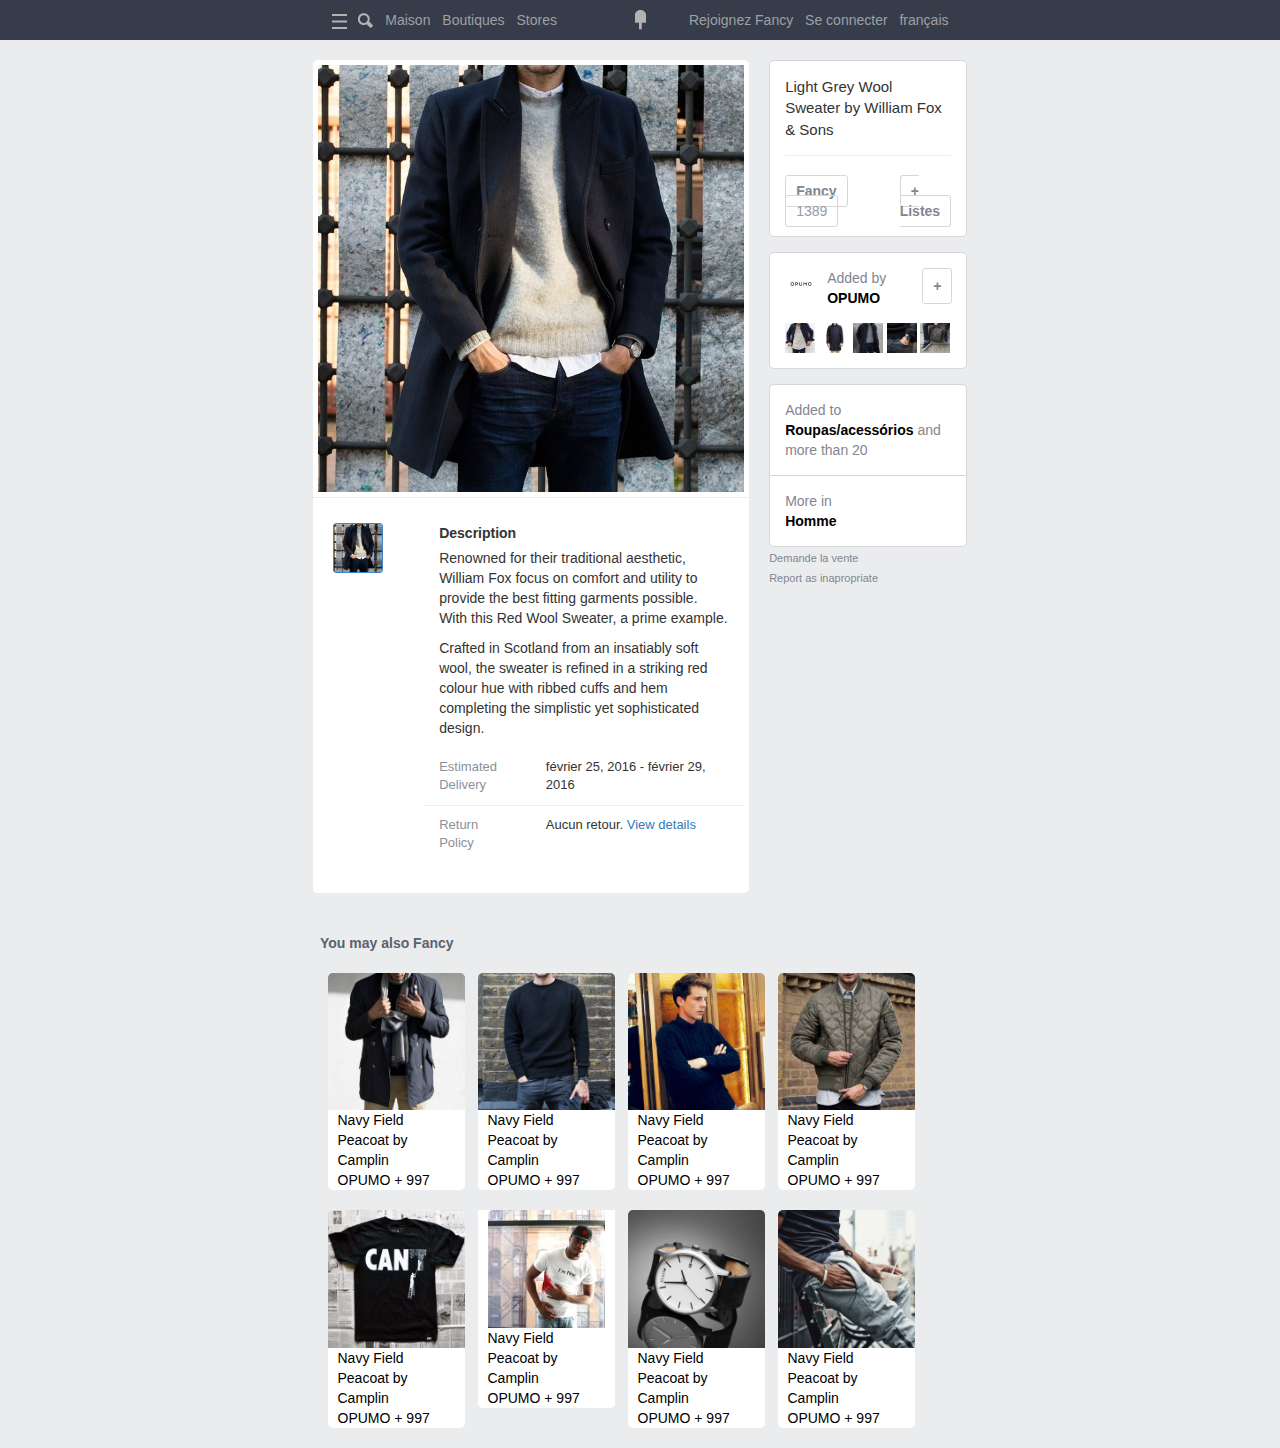
==== index.html @ c5d9050e "derniere version" ====
<!DOCTYPE html>
<html>
  <head>
    <meta charset="utf-8">
    <title>Fancy - Light Grey Wool Sweater by William Fox & Sons</title>
    <link rel="stylesheet" href="assets/css/bootstrap.min.css">
    <link rel="stylesheet" href="assets/css/style.css">
  </head>
  <body>
    <header>
      <div class="logoAccueil">
        <a href="autre.html"><img src="assets/images/fancy-04.png" alt="Aller à l'accueil" /></a>
      </div>
      <div id="menu" class="row">
				<div class="col-lg-3 col-lg-offset-3">
					<a href="autre.html"><img src="assets/images/burger.png" alt="Menu" /></a>
          <a href="autre.html"><img src="assets/images/fancy-03.png" alt="Recherche" /></a>
          <a href="autre.html" titre="=Aller à la page produit Maison"> Maison </a>
          <a href="autre.html">Boutiques</a>
          <a href="autre.html">Stores</a>
				</div>
        <div class="col-lg-3 text-right">
          <a href="autre.html" titre="=Aller à la page produit Maison"> Rejoignez Fancy </a>
          <a href="autre.html">Se connecter</a>
          <a href="autre.html">français</a>
        </div>
    </header>

    <div class="row main">
      <div class="col-sm-4 col-sm-offset-3 produit">
        <a href="autre.html">
          <img src="assets/images/pull.jpg" alt=""/>
        </a>
        <div class="row description">
          <div class="col-sm-3">
            <div class="previewProduit"></div>
          </div>
          <div class="col-sm-9">
            <p class="desc">Description</p>
            <p>
              Renowned for their traditional aesthetic, William Fox focus on comfort and utility to provide the best fitting garments possible. With this Red Wool Sweater, a prime example.
            </p>
            <p>
              Crafted in Scotland from an insatiably soft wool, the sweater is refined in a striking red colour hue with ribbed cuffs and hem completing the simplistic yet sophisticated design.
            </p>
            <div class="row delivery">
              <div class="col-sm-4 gauche">
                <p>Estimated Delivery</p>
              </div>
              <div class="col-sm-8 droite">
                <p>février 25, 2016 - février 29, 2016</p>
              </div>
            </div>
            <div class="row return">
              <div class="col-sm-4 gauche">
                <p>Return Policy</p>
              </div>
              <div class="col-sm-8 droite">
                <p>
                   Aucun retour.<a href="autre.html"> View details</a>
                </p>
              </div>
            </div>
          </div>
        </div>
      </div>
      <div class="col-sm-2 autreProduits">
        <div class="row descDroite">
          <div class="haut">
            Light Grey Wool Sweater by William Fox & Sons
          </div>
          <div class="row bas">
            <div class="col-sm-7 vote">
              <a href="#" class="button"><img src="" alt="" />Fancy</a>
              <a href="#" class="nbVote">1389</a>
            </div>
            <div class="col-sm-5 listes">
              <a href="#" class="button">+ Listes</a>
            </div>
          </div>
        </div>
        <div class="row addedBy">
          <div class="row">
            <img src="assets/images/opumo.jpg" alt="" id="opumo"/>
            <a href="#"><span>Added by </br><strong>OPUMO</strong></span><a href="#" class="text-right button">+</a></a>
          </div>
          <div class="row">
            <img src="assets/images/opumo1.jpg" alt="" class="miniGallery"/>
            <img src="assets/images/opumo2.jpg" alt="" class="miniGallery"/>
            <img src="assets/images/opumo3.jpg" alt="" class="miniGallery"/>
            <img src="assets/images/opumo4.jpg" alt="" class="miniGallery"/>
            <img src="assets/images/opumo5.jpg" alt="" class="miniGallery"/>
          </div>
        </div>
        <div class="row addedMore">
          <div class="row addedTo">
            <a href="#">Added to </br> <strong>Roupas/acessórios</strong> and more than 20</span>
          </div>
          <div class="row moreIn">
            <a href="#">More in </br> <strong>Homme</strong></span>
          </div>
        </div>
        <a href="#" class="small">Demande la vente</a></br>
        <a href="#" class="small">Report as inapropriate</a>
      </div>

    </div>
    <!-- Ici deux row de produits -->
    <p class="col-sm-6 col-sm-offset-3 proposition">
      You may also Fancy
    </p>
    <div class="row ligne1">
      <div class="col-sm-6 col-sm-offset-3">
        <div class="miniature">
          <figure>
            <img src="assets/images/1.jpg" alt="" />
          </figure>
          <figcaption>
            <a href="#">Navy Field Peacoat by Camplin</br> OPUMO + 997</a>
          </figcaption>
          <a href="#" class="button hover"><img src="assets/images/fancy-04.png" alt="" /> Fancy</a>
        </div>
        <div class="miniature">
          <figure>
            <img src="assets/images/2.jpg" alt="" />
          </figure>
          <figcaption>
            <a href="#">Navy Field Peacoat by Camplin</br> OPUMO + 997</a>
          </figcaption>
          <a href="#" class="button hover"><img src="assets/images/fancy-04.png" alt="" /> Fancy</a>
        </div>
        <div class="miniature">
          <figure>
            <img src="assets/images/3.jpg" alt="" />
          </figure>
          <figcaption>
            <a href="#">Navy Field Peacoat by Camplin</br> OPUMO + 997</a>
          </figcaption>
          <a href="#" class="button hover"><img src="assets/images/fancy-04.png" alt="" /> Fancy</a>
        </div>
        <div class="miniature">
          <figure>
            <img src="assets/images/5.jpg" alt="" />
          </figure>
          <figcaption>
            <a href="#">Navy Field Peacoat by Camplin</br> OPUMO + 997</a>
          </figcaption>
          <a href="#" class="button hover"><img src="assets/images/fancy-04.png" alt="" /> Fancy</a>
        </div>
      </div>
    </div>
    <div class="row ligne2">
      <div class="col-sm-6 col-sm-offset-3">
        <div class="miniature">
          <figure>
            <img src="assets/images/8.jpg" alt="" />
          </figure>
          <figcaption>
            <a href="#">Navy Field Peacoat by Camplin</br> OPUMO + 997</a>
          </figcaption>
          <a href="#" class="button hover"><img src="assets/images/fancy-04.png" alt="" /> Fancy</a>
        </div>
        <div class="miniature">
         <figcaption>
            <figure>
              <img src="assets/images/9.jpg" alt="" />
            </figure>
              <a href="#">Navy Field Peacoat by Camplin</br> OPUMO + 997</a>
          </figcaption>
          <a href="#" class="button hover"><img src="assets/images/fancy-04.png" alt="" /> Fancy</a>
        </div>
        <div class="miniature">
          <figure>
            <img src="assets/images/10.jpg" alt="" />
          </figure>
          <figcaption>
            <a href="#">Navy Field Peacoat by Camplin</br> OPUMO + 997</a>
          </figcaption>
          <a href="#" class="button hover"><img src="assets/images/fancy-04.png" alt="" /> Fancy</a>
        </div>
        <div class="miniature">
          <figure>
            <img src="assets/images/11.jpg" alt="" />
          </figure>
          <figcaption>
            <a href="#">Navy Field Peacoat by Camplin</br> OPUMO + 997</a>
          </figcaption>
          <a href="#" class="button hover"><img src="assets/images/fancy-04.png" alt="" /> Fancy</a>
        </div>
      </div>
      </div>
    </div>
    <!-- Dans chaque row il y a une colonne avec 4produits -->
  </body>
</html>
---- assets/css/style.css ----
body .logoAccueil{
  width: 11px;
  position: absolute;
  top: 15px;
  left: calc(50% - 5px);
}
body #menu{
  padding-top: 10px;
  padding-bottom: 10px;
  background-color: #373c4a;
}
body #menu a{
  color : #9EA0A5;
  margin-left: 4px;
  margin-right: 4px;
}
body #menu a:hover{
  color : #D6D8DC;
  text-decoration: none;
}
.main{
  margin-top: 20px;
}
.logoAccueil img{
  margin-top: -12px;
}
.produit{
  background-color: #fff;
  padding: 5px;
  border-radius: 5px;
}
.produit img{
  width: 100%;
}
body{
    background-color: #EBECED;
}
.description{
  margin-top: 5px;
  border-top: solid 1px #EBECED;
  padding: 25px 15px 25px 15px;
}
.desc{
  font-weight: bold;
  margin-bottom: 5px;
}
.previewProduit{
  border-radius: 3px;
  border: solid 1px #3e85cd;
  width: 50px;
  height: 50px;
  background-image: url("../images/pull.jpg");
  background-size: cover;
}
.delivery .gauche,
.return .gauche{
  color: #8a8f9c;
}
.delivery,
.return{
  font-size: 13px;
}
.delivery{
  margin-top: 20px;
  margin-bottom: 10px;
  border-bottom: solid 1px #EBECED;
}
.autreProduits .descDroite,
.autreProduits .addedBy,
.autreProduits .addedMore{
  background-color: #FFF;
  margin-left: 5px;
  padding: 15px;
  border-radius: 5px;
  border: solid 1px #D7D7DA;
}
.autreProduits .addedTo,
.autreProduits .addedFrom,
.autreProduits .moreIn{
  padding: 0 15px 0 15px;
}
.autreProduits .addedMore a{
  color: #838690;
}
.autreProduits .addedTo{
  border-bottom: solid 1px #D7D7DA;
  padding-bottom: 15px;
  margin-bottom: 15px;
}
.autreProduits .descDroite .haut{
  font-size:15px;
  padding-bottom: 15px;
  border-bottom: solid 1px #EBECED;
}
.autreProduits .descDroite .bas{
  margin-top: 25px;
}
.button{
  padding: 7px 10px 7px 10px;
  color: #838690;
  font-weight: bold;
  border-radius: 3px;
  border: solid 1px #D7D7DA;
}
.nbVote{
  padding: 7px 10px 7px 10px;
  color: #969AA7;
  border-radius: 3px;
  border: solid 1px #D7D7DA;
}
.autreProduits .addedBy{
  margin-top: 15px;
}
.autreProduits .addedBy span{
  margin-left: 10px;
  float: left;
  color: #838690;
}
.autreProduits strong{
  color: #000;
}
.autreProduits .addedBy .row{
  padding: 0 15px 0 15px;
}
.autreProduits .addedBy img#opumo{
  float: left;
  width: 32px;
}
.autreProduits .addedBy .button{
  position: absolute;
  right: 15px;
}
.addedMore{
  margin-top: 15px;
}
.miniGallery{
  width: 18%;
  margin-top: 15px;
}
.small{
  font-size: 11px;
  color: #838690;
}
.autreProduits a.small{
  margin-left: 5px;
}
.proposition{
  color: #5b626d;
  font-weight: bold;
  margin-top: 40px;
  padding-left: 0;
  margin-bottom: 20px;
}
.miniature{
  float: left;
  width: 22%;
  margin-right: 2%;
}
.miniature img{
  width: 100%;
  border-top-right-radius: 5px;
  border-top-left-radius: 5px;
}
figcaption{
  background-color: #FFF;
  padding-left: 10px;
  padding-right: 10px;
  border-bottom-right-radius: 5px;
  border-bottom-left-radius: 5px;
}
figcaption a{
  color: #000;
}
.miniature .hover img{
  width: auto;
}
.miniature .hover{
  position: absolute;
  top: 0;
  background-color: #FFF;
  display: none;
  transition: all 0.5s;
}
.miniature:hover .hover{
  display: block;
}
.ligne1,
.ligne2{
  margin-bottom: 20px;
}
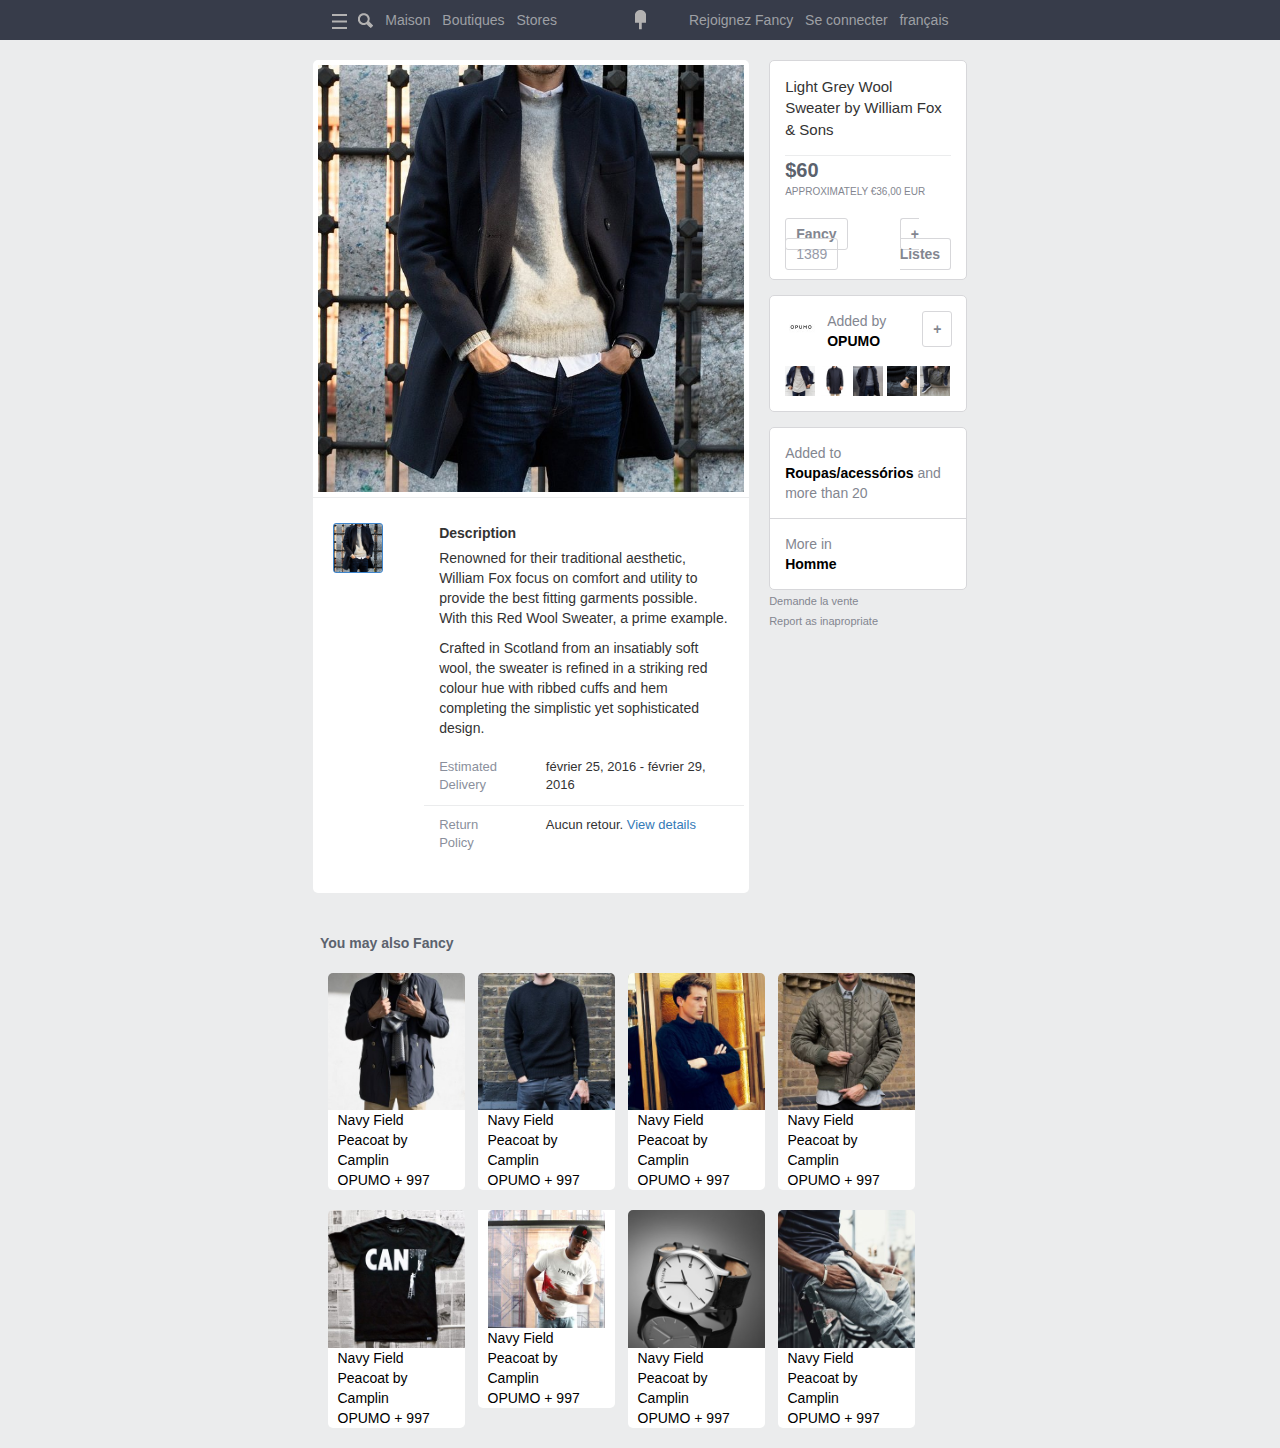
==== commit 76d6f3df: "ajout formulaire commande" ====
--- a/index.html
+++ b/index.html
@@ -69,6 +69,12 @@
           <div class="haut">
             Light Grey Wool Sweater by William Fox & Sons
           </div>
+          <div class="prix">
+            $60
+          </div>
+          <div class="euro"> 
+            APPROXIMATELY €36,00 EUR
+          </div>
           <div class="row bas">
             <div class="col-sm-7 vote">
               <a href="#" class="button"><img src="" alt="" />Fancy</a>
--- a/assets/css/style.css
+++ b/assets/css/style.css
@@ -188,3 +188,15 @@
 .ligne2{
   margin-bottom: 20px;
 }
+
+.prix{
+    font-weight: bold;
+    font-size: 20px;
+    color: #5b626d;
+}
+
+.euro{
+  font-size: 10px;
+  color: #838690;
+}
+
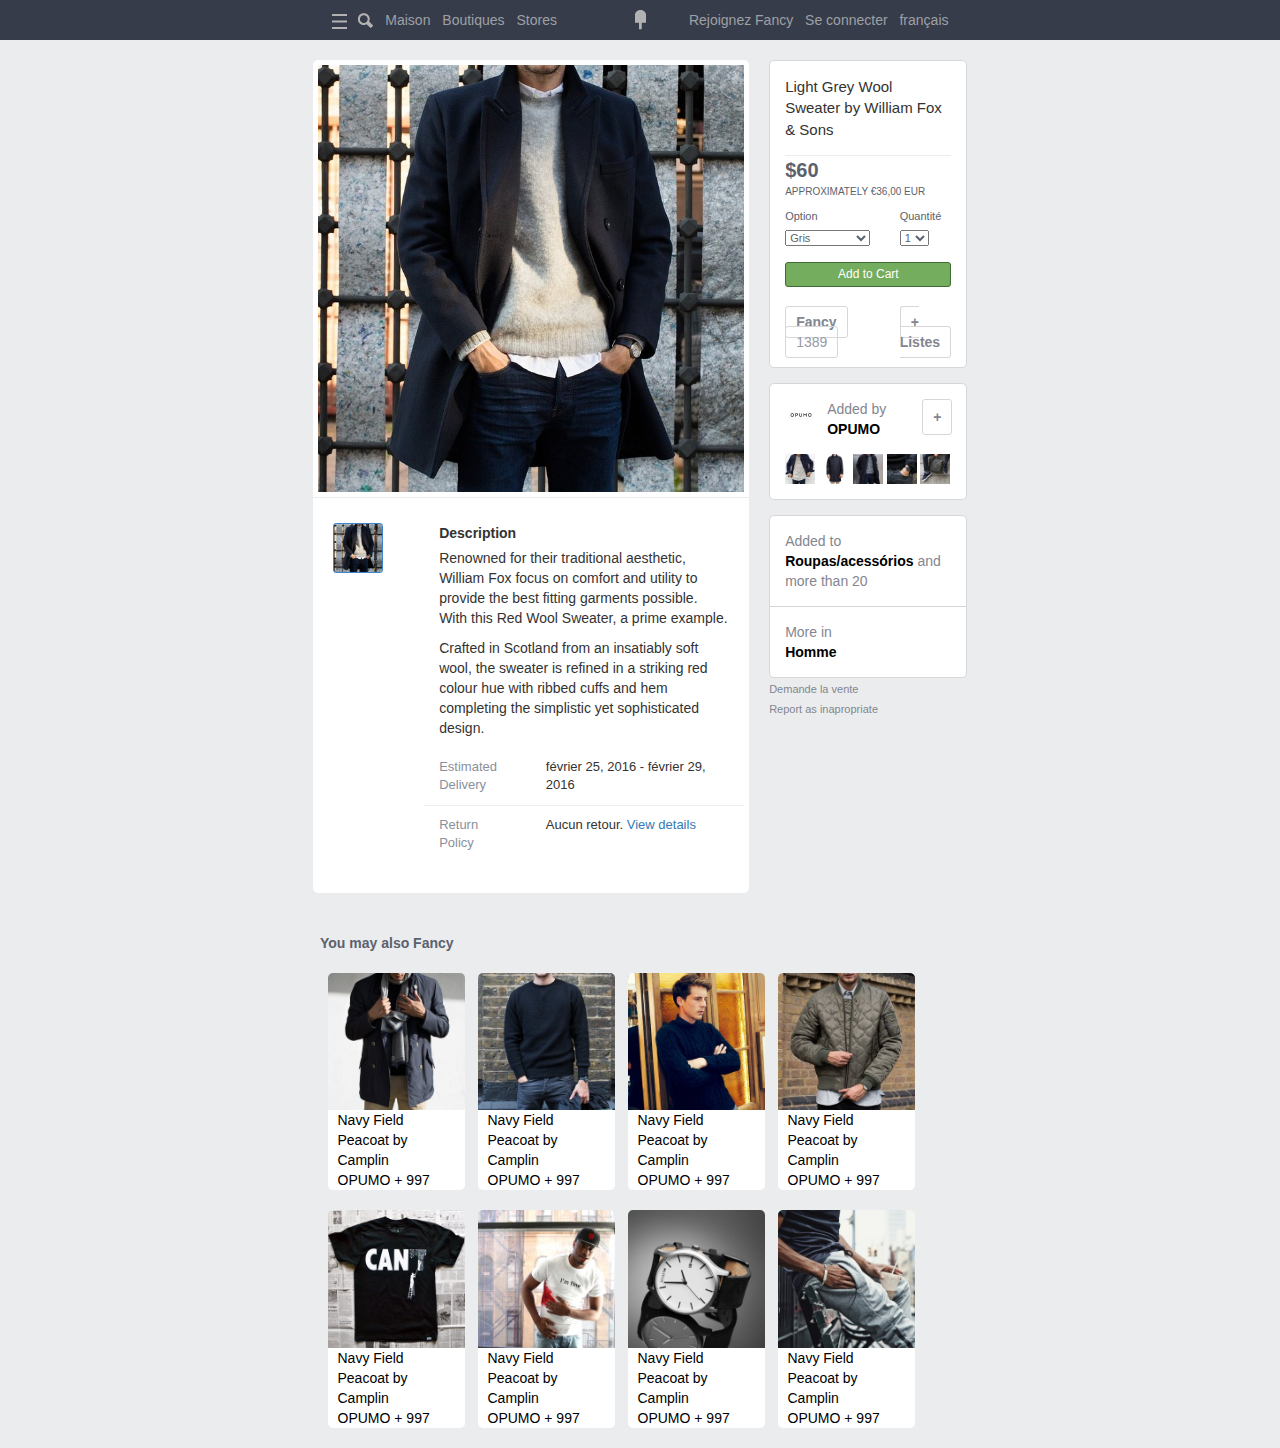
==== commit 1809fae7: "Ajout achat" ====
--- a/index.html
+++ b/index.html
@@ -75,6 +75,28 @@
           <div class="euro"> 
             APPROXIMATELY €36,00 EUR
           </div>
+          <div class="row">
+            <div class="col-sm-7 option">
+              <label for="option">Option</label></br>
+               <select id="option">
+                <option>Gris</option>
+                <option>Noir</option>
+                <option>Bleu</option>
+              </select>
+            </div>
+            <div class="col-sm-5 quantite">
+              <label for="quantite">Quantité</label>
+               <select id="quantite">
+                <option>1</option>
+                <option>2</option>
+                <option>3</option>
+                <option>4</option>
+              </select>
+            </div>
+          </div>
+          <button class="cart">
+            Add to Cart
+          </button>
           <div class="row bas">
             <div class="col-sm-7 vote">
               <a href="#" class="button"><img src="" alt="" />Fancy</a>
@@ -167,12 +189,12 @@
           <a href="#" class="button hover"><img src="assets/images/fancy-04.png" alt="" /> Fancy</a>
         </div>
         <div class="miniature">
-         <figcaption>
-            <figure>
+           <figure>
               <img src="assets/images/9.jpg" alt="" />
             </figure>
+            <figcaption>
               <a href="#">Navy Field Peacoat by Camplin</br> OPUMO + 997</a>
-          </figcaption>
+            </figcaption>
           <a href="#" class="button hover"><img src="assets/images/fancy-04.png" alt="" /> Fancy</a>
         </div>
         <div class="miniature">
--- a/assets/css/style.css
+++ b/assets/css/style.css
@@ -197,6 +197,33 @@
 
 .euro{
   font-size: 10px;
-  color: #838690;
-}
-
+  color: #5b626d;
+}
+
+.option, .quantite{
+
+  margin-top: 10px;
+  font-size: 11px;
+  color: #5b626d;
+}
+
+.option label, .quantite label{
+  font-weight: lighter;
+}
+
+.option select{
+  width: 100%;
+}
+
+.cart{
+  font-size: 12px;
+  padding-top: 3px;
+  padding-bottom: 3px;
+  width: 100%;
+  color: #fff;
+  margin-top: 15px;
+  border-radius: 3px;
+  background-color: rgb(117, 173, 94);
+  border: solid 1px rgb(62, 107, 50);
+
+}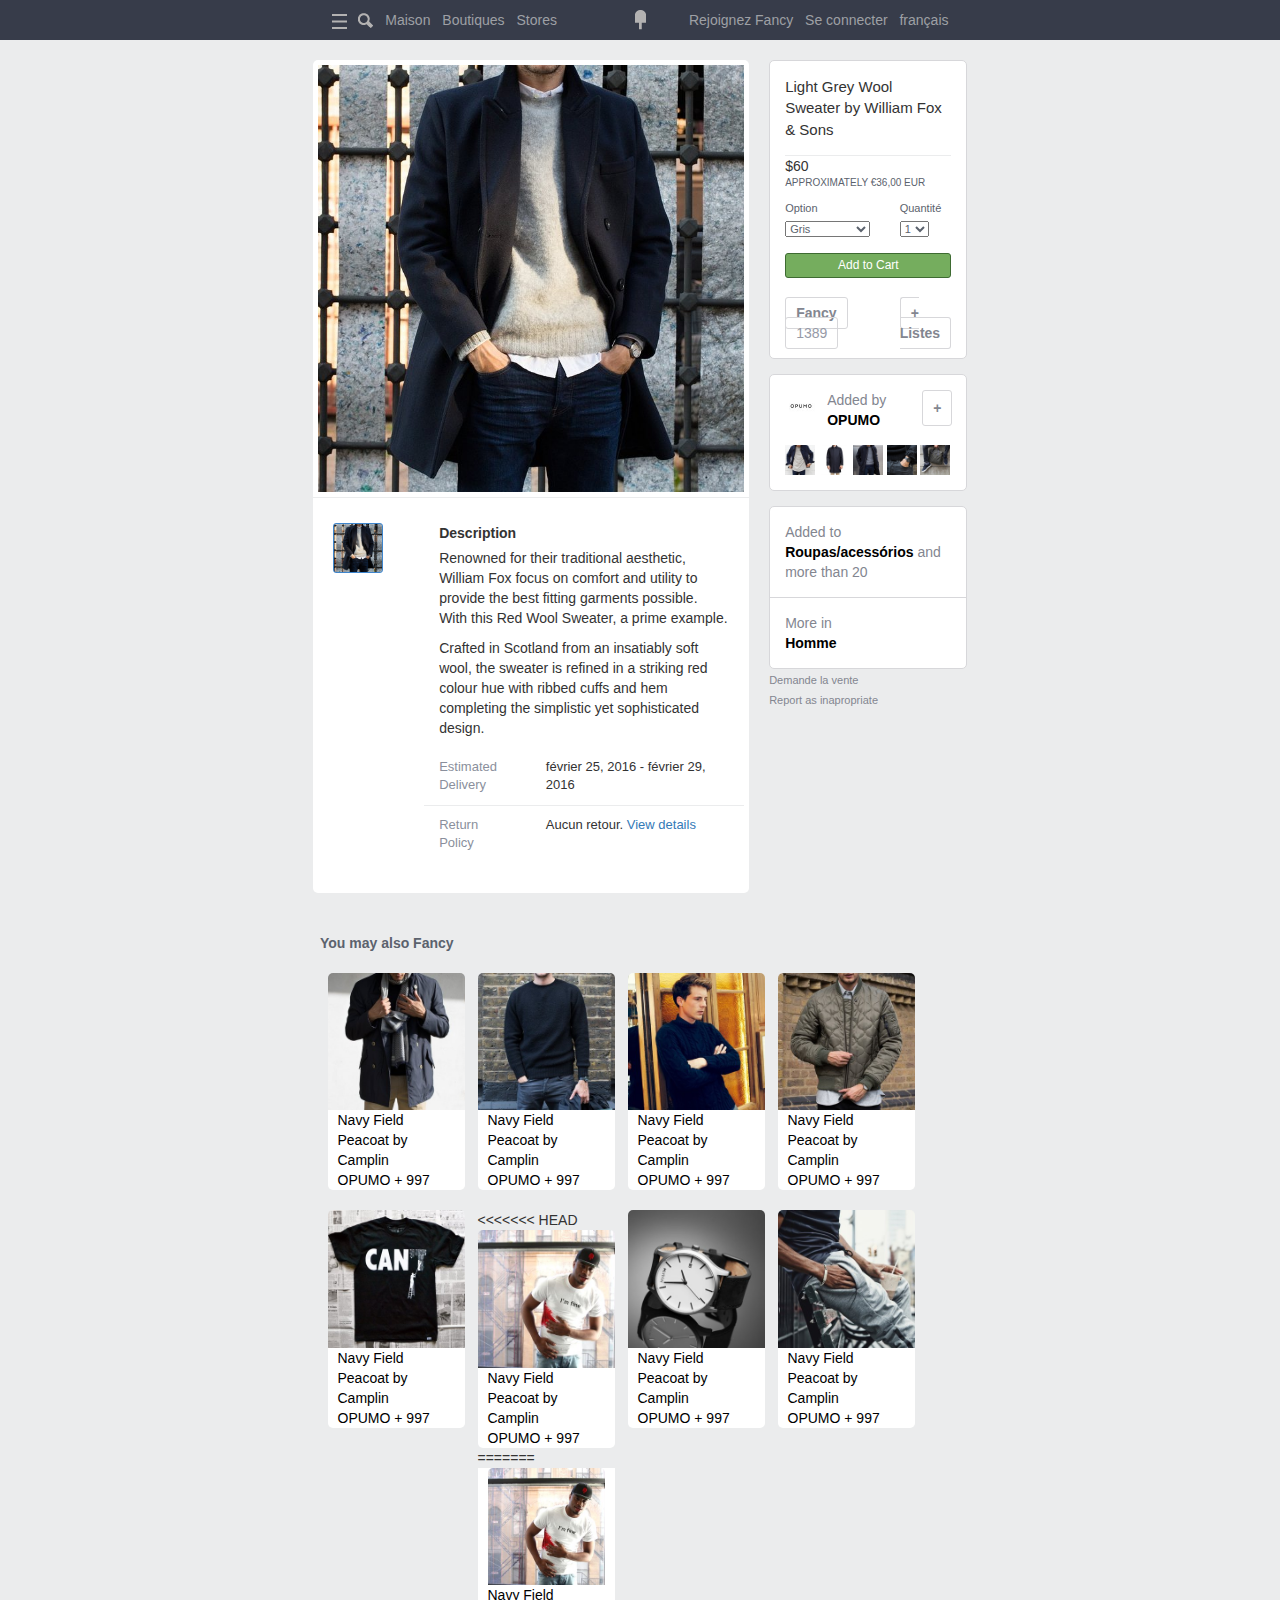
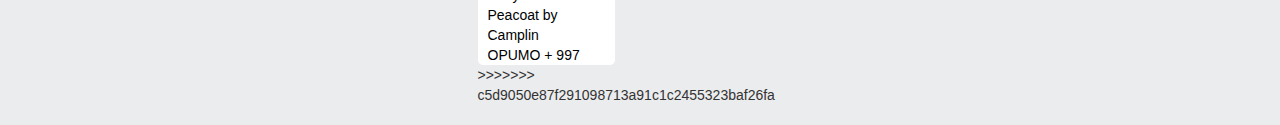
==== commit 05004995: "merge ok" ====
--- a/index.html
+++ b/index.html
@@ -189,12 +189,21 @@
           <a href="#" class="button hover"><img src="assets/images/fancy-04.png" alt="" /> Fancy</a>
         </div>
         <div class="miniature">
+<<<<<<< HEAD
            <figure>
               <img src="assets/images/9.jpg" alt="" />
             </figure>
             <figcaption>
               <a href="#">Navy Field Peacoat by Camplin</br> OPUMO + 997</a>
             </figcaption>
+=======
+         <figcaption>
+            <figure>
+              <img src="assets/images/9.jpg" alt="" />
+            </figure>
+              <a href="#">Navy Field Peacoat by Camplin</br> OPUMO + 997</a>
+          </figcaption>
+>>>>>>> c5d9050e87f291098713a91c1c2455323baf26fa
           <a href="#" class="button hover"><img src="assets/images/fancy-04.png" alt="" /> Fancy</a>
         </div>
         <div class="miniature">
--- a/assets/css/style.css
+++ b/assets/css/style.css
@@ -39,6 +39,9 @@
   margin-top: 5px;
   border-top: solid 1px #EBECED;
   padding: 25px 15px 25px 15px;
+}
+description p{
+  font-size: 13px !important;
 }
 .desc{
   font-weight: bold;
@@ -188,6 +191,7 @@
 .ligne2{
   margin-bottom: 20px;
 }
+<<<<<<< HEAD
 
 .prix{
     font-weight: bold;
@@ -226,4 +230,6 @@
   background-color: rgb(117, 173, 94);
   border: solid 1px rgb(62, 107, 50);
 
-}+}
+=======
+>>>>>>> c5d9050e87f291098713a91c1c2455323baf26fa
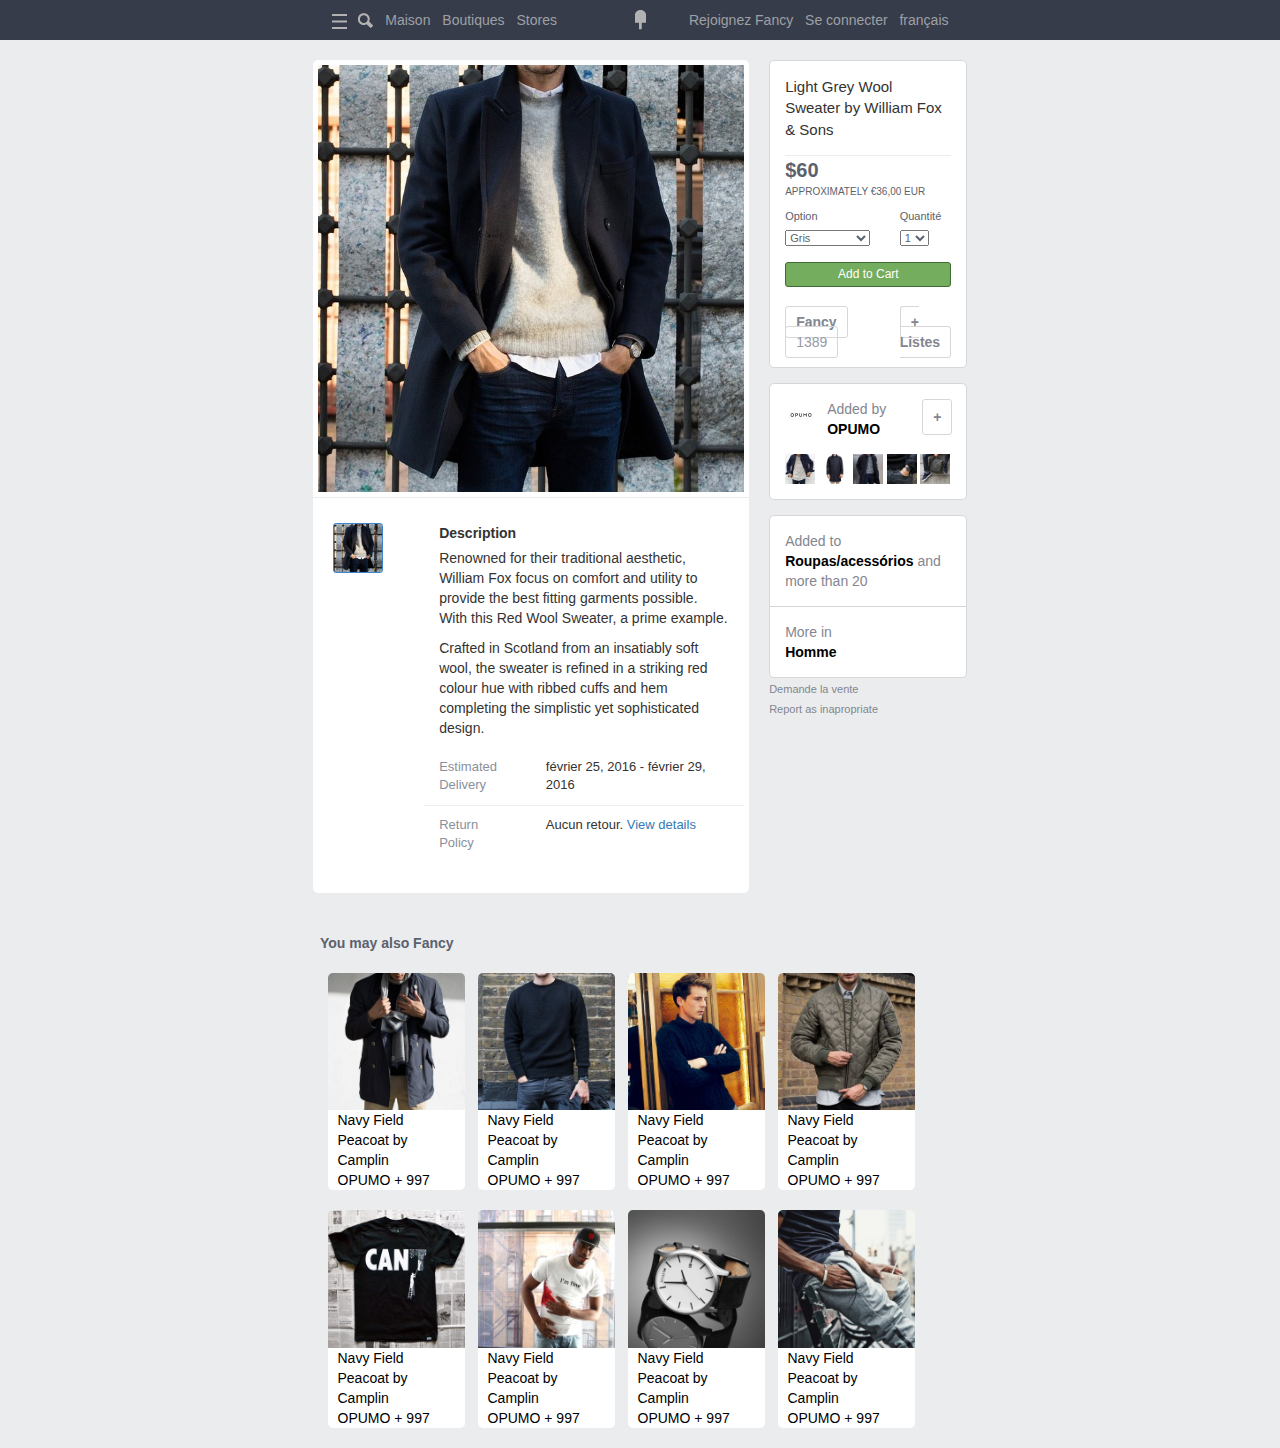
==== commit 0bb7b861: "Conflit résolu" ====
--- a/index.html
+++ b/index.html
@@ -189,21 +189,12 @@
           <a href="#" class="button hover"><img src="assets/images/fancy-04.png" alt="" /> Fancy</a>
         </div>
         <div class="miniature">
-<<<<<<< HEAD
            <figure>
               <img src="assets/images/9.jpg" alt="" />
             </figure>
             <figcaption>
               <a href="#">Navy Field Peacoat by Camplin</br> OPUMO + 997</a>
             </figcaption>
-=======
-         <figcaption>
-            <figure>
-              <img src="assets/images/9.jpg" alt="" />
-            </figure>
-              <a href="#">Navy Field Peacoat by Camplin</br> OPUMO + 997</a>
-          </figcaption>
->>>>>>> c5d9050e87f291098713a91c1c2455323baf26fa
           <a href="#" class="button hover"><img src="assets/images/fancy-04.png" alt="" /> Fancy</a>
         </div>
         <div class="miniature">
--- a/assets/css/style.css
+++ b/assets/css/style.css
@@ -191,7 +191,6 @@
 .ligne2{
   margin-bottom: 20px;
 }
-<<<<<<< HEAD
 
 .prix{
     font-weight: bold;
